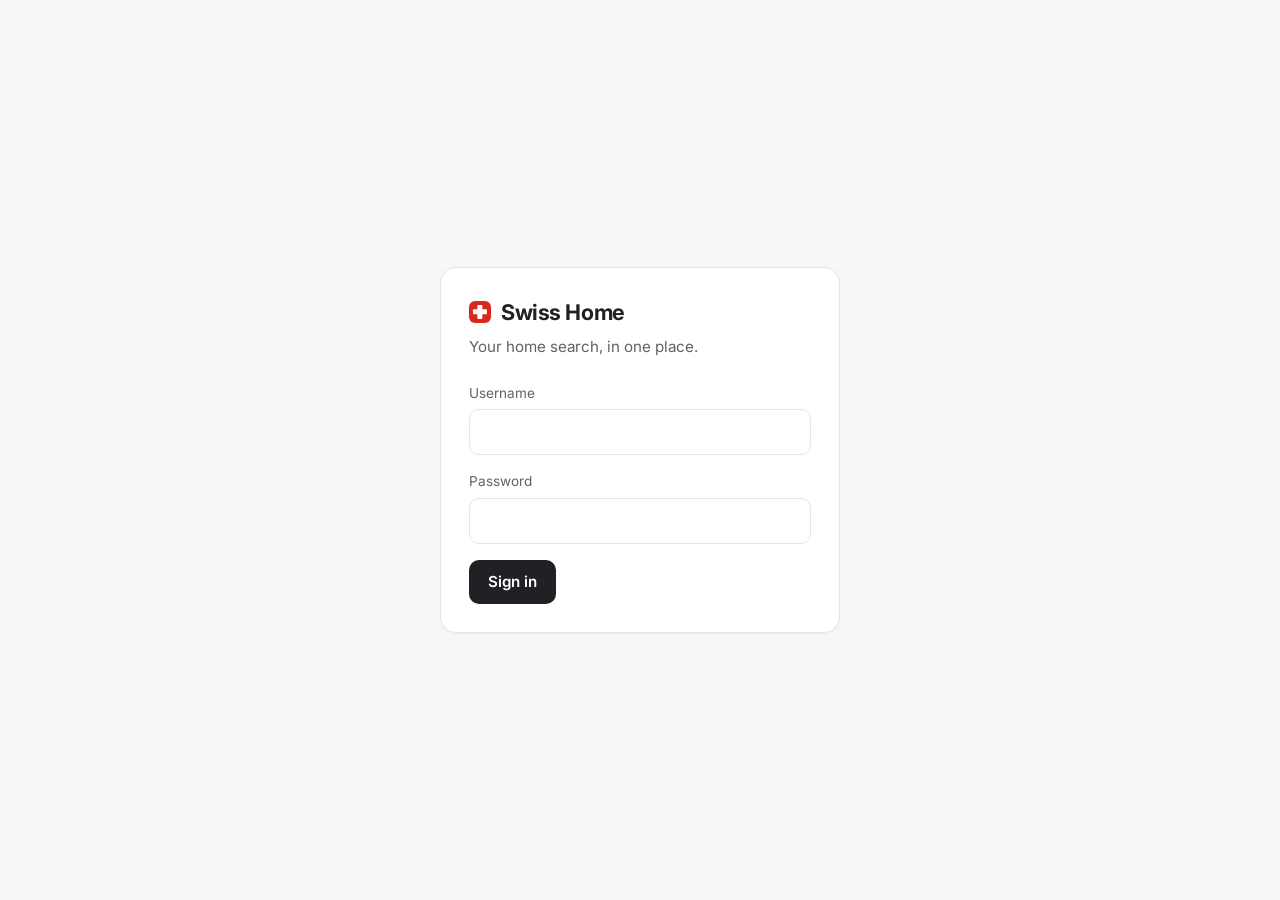
==== index.html @ 5641692f "Beta version including most of the necessary features;" ====
<!DOCTYPE html>
<html lang="en">
<head>
<meta charset="UTF-8">
<meta name="viewport" content="width=device-width, initial-scale=1">
<meta name="theme-color" content="#ffffff">
<title>Swiss Home</title>
<link rel="preconnect" href="https://fonts.googleapis.com">
<link rel="preconnect" href="https://fonts.gstatic.com" crossorigin>
<link href="https://fonts.googleapis.com/css2?family=Inter:wght@400;500;600;700&display=swap" rel="stylesheet">
<link rel="stylesheet" href="styles.css">
</head>
<body>
  <div id="toast"></div>

  <section class="view center">
    <form id="login-form" class="card login-card">
      <div class="logo"><span class="cross"></span> Swiss Home</div>
      <p class="subtitle">Your home search, in one place.</p>
      <label>Username<input id="login-user" type="text" autocomplete="username" required></label>
      <label>Password<input id="login-pass" type="password" autocomplete="current-password" required></label>
      <button id="login-btn" type="submit" class="btn primary">Sign in</button>
    </form>
  </section>

  <script src="common.js"></script>
  <script src="login.js"></script>
</body>
</html>
---- styles.css ----
* { box-sizing: border-box; }
[hidden] { display: none !important; }

:root {
  --bg: #f6f7f9;
  --card: #ffffff;
  --text: #202124;
  --muted: #5f6368;
  --line: #e3e6ea;
  --accent: #da291c;
}

html, body { margin: 0; padding: 0; }

body {
  font-family: "Inter", "Segoe UI", system-ui, -apple-system, "Helvetica Neue", Arial, sans-serif;
  background: var(--bg);
  color: var(--text);
  font-size: 16px;
  line-height: 1.5;
  min-height: 100vh;
}

.view { padding: 0; }
.center { display: flex; align-items: center; justify-content: center; min-height: 100vh; padding: 16px; }
.wrap { max-width: 1200px; margin: 24px auto; padding: 0 16px; }
.narrow { max-width: 560px; }

h1 { font-size: 1.5rem; margin: 0 0 20px; font-weight: 600; letter-spacing: -0.01em; }
h2 { font-size: 1.1rem; margin: 0 0 16px; font-weight: 600; }

.card {
  background: var(--card);
  border: 1px solid var(--line);
  border-radius: 16px;
  padding: 28px;
  box-shadow: 0 1px 3px rgba(0, 0, 0, 0.04);
}

.logo { display: flex; align-items: center; gap: 10px; font-weight: 700; font-size: 1.35rem; letter-spacing: -0.02em; }
.logo.small { font-size: 1.05rem; }
a.logo { color: inherit; text-decoration: none; }
.cross { width: 22px; height: 22px; border-radius: 6px; background: var(--accent); position: relative; flex: none; }
.cross::before, .cross::after { content: ""; position: absolute; background: #fff; left: 50%; top: 50%; transform: translate(-50%, -50%); border-radius: 1px; }
.cross::before { width: 64%; height: 24%; }
.cross::after { width: 24%; height: 64%; }

.subtitle { color: var(--muted); margin: 8px 0 24px; font-size: 0.95rem; }
.login-card { width: 100%; max-width: 400px; }

label { display: block; font-size: 0.85rem; color: var(--muted); margin: 0 0 16px; }
input, select, textarea {
  width: 100%;
  margin-top: 6px;
  padding: 10px 12px;
  font: inherit;
  font-size: 1rem;
  color: var(--text);
  border: 1px solid var(--line);
  border-radius: 10px;
  background: #fff;
  outline: none;
}
input:focus, select:focus, textarea:focus { border-color: #9aa0a6; box-shadow: 0 0 0 3px rgba(0, 0, 0, 0.06); }
textarea { resize: vertical; }

.btn {
  font: inherit;
  font-weight: 600;
  font-size: 0.95rem;
  padding: 10px 18px;
  border-radius: 10px;
  border: 1px solid transparent;
  cursor: pointer;
  background: #fff;
  transition: background 0.15s, border-color 0.15s, color 0.15s;
}
.btn.sm { padding: 6px 12px; font-size: 0.85rem; border-radius: 8px; }
.btn.primary { background: var(--text); color: #fff; }
.btn.primary:hover { background: #000; }
.btn.primary:disabled { opacity: 0.5; cursor: default; }
.btn.ghost { border-color: var(--line); color: var(--text); }
.btn.ghost:hover { background: #f1f3f4; }
.btn.danger { color: var(--accent); }
.btn.danger:hover { background: #fdecea; }

.card form .btn.primary { width: 100%; }

.form { display: grid; grid-template-columns: 1fr; }
.form-actions { display: flex; justify-content: flex-end; margin-top: 4px; }
.form-actions .btn.primary { width: auto; }
@media (min-width: 560px) {
  .form { grid-template-columns: 1fr 1fr; column-gap: 20px; }
  .c2 { grid-column: 1 / -1; }
}

.topbar { display: flex; align-items: center; justify-content: space-between; max-width: 1200px; margin: 0 auto; padding: 16px; }
.top-actions { display: flex; gap: 8px; }

.file-list { display: flex; flex-direction: column; gap: 10px; margin-bottom: 24px; }
.file-row {
  display: flex;
  align-items: center;
  gap: 12px;
  width: 100%;
  font: inherit;
  background: var(--card);
  border: 1px solid var(--line);
  border-radius: 12px;
  padding: 14px 18px;
}
.file-row:hover { background: #f3f4f6; }
.file-main {
  flex: 1;
  min-width: 0;
  display: flex;
  justify-content: space-between;
  align-items: center;
  gap: 12px;
  color: inherit;
  text-decoration: none;
  font: inherit;
  text-align: left;
}
.file-main > div { min-width: 0; }
.file-name { font-weight: 600; word-break: break-word; padding-right: 12px; }
.file-code { word-break: break-all; padding-right: 12px; }
.file-row .file-code { color: var(--muted); font-size: 0.85rem; font-weight: 500; margin-top: 2px; }
.file-row .file-code.no-name { color: var(--text); font-size: 1rem; font-weight: 600; margin-top: 0; }
.file-date { color: var(--muted); font-size: 0.85rem; white-space: nowrap; }

.file-meta { margin-bottom: 14px; }
.file-head { display: flex; align-items: baseline; gap: 14px; flex-wrap: wrap; margin-bottom: 14px; }

.table-wrap { padding: 0; overflow-x: auto; }
table { width: 100%; border-collapse: collapse; min-width: 640px; }
th, td { text-align: left; padding: 12px 14px; border-bottom: 1px solid var(--line); font-size: 0.9rem; white-space: nowrap; }
th { color: var(--muted); font-size: 0.75rem; text-transform: uppercase; letter-spacing: 0.04em; background: #fafbfc; }
tbody tr { cursor: pointer; }
tbody tr:hover { background: #f7f8fa; }
td.muted { color: var(--muted); }
td.num { text-align: right; font-variant-numeric: tabular-nums; }
td.right, th.right { text-align: right; }
td.right { white-space: nowrap; }
td.right .btn + .btn { margin-left: 6px; }

.badge { display: inline-block; padding: 3px 10px; border-radius: 999px; font-size: 0.78rem; font-weight: 600; }
.badge.blue { background: #e8f0fe; color: #1a73e8; }
.badge.green { background: #e6f4ea; color: #1e8e3e; }
.badge.amber { background: #fef7e0; color: #b06000; }
.badge.gray { background: #f1f3f4; color: #5f6368; }

.save-state { color: var(--muted); font-size: 0.85rem; }
.save-state.dirty { color: #b06000; font-weight: 600; }
.empty { color: var(--muted); text-align: center; padding: 40px 16px; margin: 0; }
.empty.small { padding: 16px; }
.table-actions { margin-top: 16px; margin-bottom: 24px; text-align: right; }
.table-actions .btn.primary { width: auto; }
.file-row { text-decoration: none; }

.visits-list { display: flex; flex-direction: column; gap: 8px; margin-bottom: 14px; }
.visit-row {
  display: flex;
  justify-content: space-between;
  align-items: center;
  gap: 12px;
  border: 1px solid var(--line);
  border-radius: 10px;
  padding: 8px 12px;
  font-size: 0.9rem;
}
.visits-add { display: flex; gap: 10px; align-items: flex-end; flex-wrap: wrap; }
.visits-add label { flex: 1; min-width: 140px; margin-bottom: 0; }
.visits-add .btn { margin-left: auto; }

.modal {
  position: fixed;
  inset: 0;
  background: rgba(0, 0, 0, 0.45);
  display: flex;
  align-items: center;
  justify-content: center;
  padding: 16px;
  z-index: 90;
}
.modal[hidden] { display: none; }
.modal-box { width: 100%; max-width: 380px; }
.modal-box p { margin: 12px 0; }
.modal-actions { display: flex; justify-content: flex-end; gap: 8px; margin-top: 16px; }
code { background: #f1f3f4; padding: 2px 6px; border-radius: 6px; font-size: 0.9em; }

.detail { display: flex; justify-content: space-between; gap: 16px; padding: 10px 0; border-bottom: 1px solid var(--line); font-size: 0.95rem; }
.detail:last-child { border-bottom: none; }
.detail-label { color: var(--muted); min-width: 110px; }
.detail-value { font-weight: 600; text-align: right; word-break: break-word; }
.prewrap { white-space: pre-wrap; }
.plain-list { margin: 0; padding-left: 18px; color: var(--muted); }
.map-frame { width: 100%; height: 320px; border: 0; border-radius: 12px; }
.notes-wrap { margin-top: 14px; }
.notes-wrap h3 { font-size: 1rem; font-weight: 600; margin: 0 0 6px; }
.view-grid { display: grid; grid-template-columns: 1fr; gap: 20px; }
@media (min-width: 800px) {
  .view-grid { grid-template-columns: 1fr 1fr; }
}

#toast {
  position: fixed;
  top: 16px;
  left: 50%;
  transform: translate(-50%, -80px);
  background: var(--text);
  color: #fff;
  padding: 10px 18px;
  border-radius: 999px;
  font-size: 0.9rem;
  z-index: 100;
  max-width: 90vw;
  text-align: center;
  opacity: 0;
  pointer-events: none;
  transition: transform 0.25s ease, opacity 0.25s ease;
}
#toast.show { transform: translate(-50%, 0); opacity: 1; }
#toast.err { background: #c5221f; }
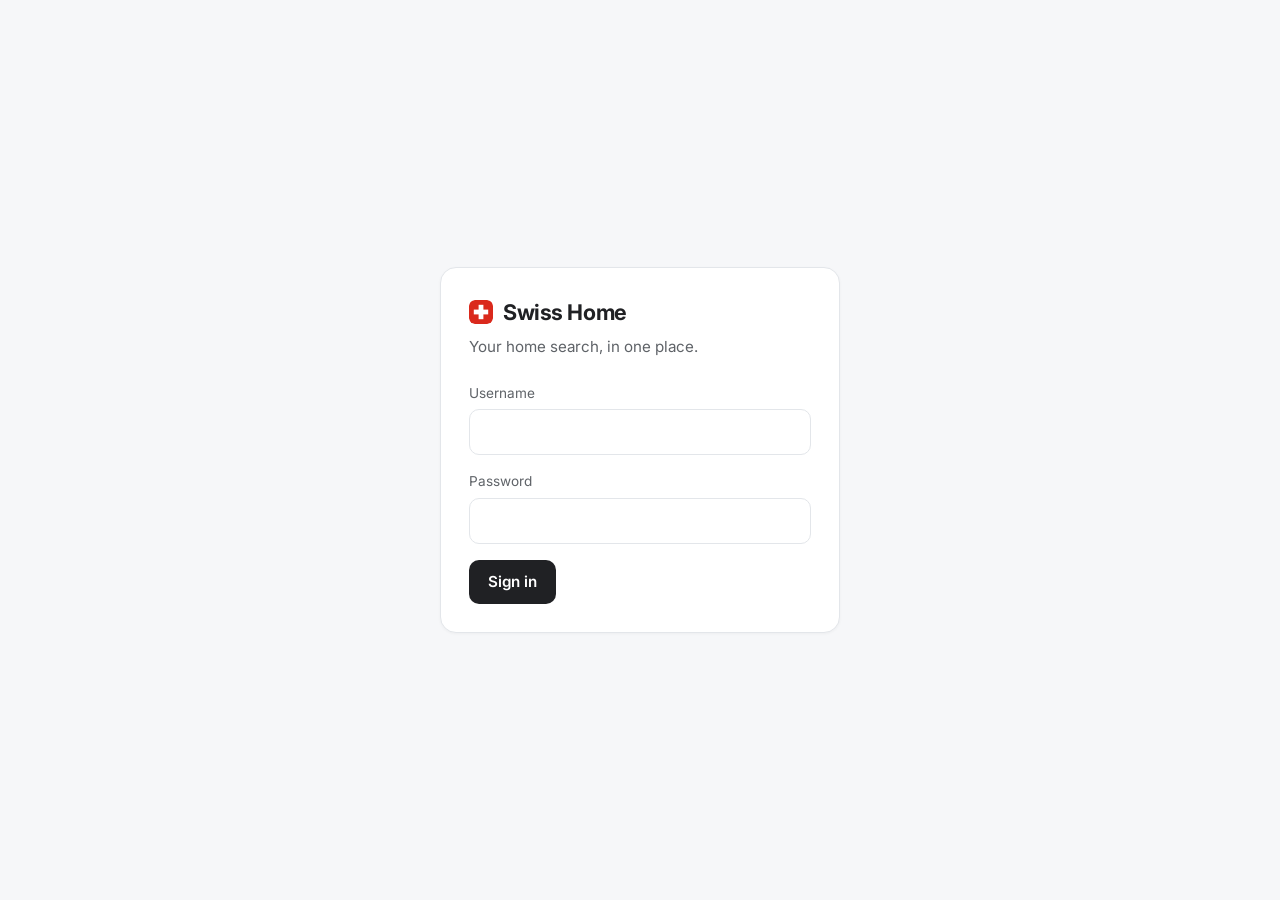
==== commit 243df448: "Bugfix;" ====
--- a/index.html
+++ b/index.html
@@ -4,6 +4,7 @@
 <meta charset="UTF-8">
 <meta name="viewport" content="width=device-width, initial-scale=1">
 <meta name="theme-color" content="#ffffff">
+<link rel="icon" type="image/svg+xml" href="favicon.svg">
 <title>Swiss Home</title>
 <link rel="preconnect" href="https://fonts.googleapis.com">
 <link rel="preconnect" href="https://fonts.gstatic.com" crossorigin>
@@ -15,7 +16,7 @@
 
   <section class="view center">
     <form id="login-form" class="card login-card">
-      <div class="logo"><span class="cross"></span> Swiss Home</div>
+      <div class="logo"><img src="favicon.svg" class="logo-icon" alt=""> Swiss Home</div>
       <p class="subtitle">Your home search, in one place.</p>
       <label>Username<input id="login-user" type="text" autocomplete="username" required></label>
       <label>Password<input id="login-pass" type="password" autocomplete="current-password" required></label>
--- a/styles.css
+++ b/styles.css
@@ -40,10 +40,8 @@
 .logo { display: flex; align-items: center; gap: 10px; font-weight: 700; font-size: 1.35rem; letter-spacing: -0.02em; }
 .logo.small { font-size: 1.05rem; }
 a.logo { color: inherit; text-decoration: none; }
-.cross { width: 22px; height: 22px; border-radius: 6px; background: var(--accent); position: relative; flex: none; }
-.cross::before, .cross::after { content: ""; position: absolute; background: #fff; left: 50%; top: 50%; transform: translate(-50%, -50%); border-radius: 1px; }
-.cross::before { width: 64%; height: 24%; }
-.cross::after { width: 24%; height: 64%; }
+.logo-icon { width: 24px; height: 24px; border-radius: 6px; flex: none; }
+.logo.small .logo-icon { width: 20px; height: 20px; }
 
 .subtitle { color: var(--muted); margin: 8px 0 24px; font-size: 0.95rem; }
 .login-card { width: 100%; max-width: 400px; }
@@ -63,6 +61,11 @@
 }
 input:focus, select:focus, textarea:focus { border-color: #9aa0a6; box-shadow: 0 0 0 3px rgba(0, 0, 0, 0.06); }
 textarea { resize: vertical; }
+.phone-input { display: flex; align-items: center; margin-top: 6px; border: 1px solid var(--line); border-radius: 10px; background: #fff; overflow: hidden; }
+.phone-input:focus-within { border-color: #9aa0a6; box-shadow: 0 0 0 3px rgba(0, 0, 0, 0.06); }
+.phone-input .phone-prefix { flex: none; padding: 10px 0 10px 12px; color: var(--muted); font-size: 1rem; font-weight: 600; }
+.phone-input input { border: none; border-radius: 0; margin: 0; background: transparent; }
+.phone-input input:focus { border: none; box-shadow: none; }
 
 .btn {
   font: inherit;
@@ -87,6 +90,9 @@
 .card form .btn.primary { width: 100%; }
 
 .form { display: grid; grid-template-columns: 1fr; }
+.form-section { grid-column: 1 / -1; margin: 26px 0 14px; padding-top: 22px; border-top: 1px solid var(--line); }
+.form .form-section:first-of-type { margin-top: 0; padding-top: 0; border-top: none; }
+.visits-card { margin-top: 20px; }
 .form-actions { display: flex; justify-content: flex-end; margin-top: 4px; }
 .form-actions .btn.primary { width: auto; }
 @media (min-width: 560px) {
@@ -143,12 +149,50 @@
 td.right, th.right { text-align: right; }
 td.right { white-space: nowrap; }
 td.right .btn + .btn { margin-left: 6px; }
-
-.badge { display: inline-block; padding: 3px 10px; border-radius: 999px; font-size: 0.78rem; font-weight: 600; }
+.thumb { display: block; width: 36px; height: 36px; object-fit: cover; border-radius: 7px; }
+.main-col { width: 34%; white-space: nowrap; }
+.wrap.wide { max-width: 1440px; }
+@media (min-width: 1280px) {
+  .wrap.wide { max-width: min(1440px, calc(100vw - 48px)); }
+}
+
+.badge { display: inline-block; padding: 3px 10px; border-radius: 8px; font-size: 0.78rem; font-weight: 600; }
 .badge.blue { background: #e8f0fe; color: #1a73e8; }
 .badge.green { background: #e6f4ea; color: #1e8e3e; }
 .badge.amber { background: #fef7e0; color: #b06000; }
 .badge.gray { background: #f1f3f4; color: #5f6368; }
+.badge.red { background: #fce8e6; color: #c5221f; }
+
+.check { display: flex; align-items: center; gap: 10px; }
+.check input[type="checkbox"] {
+  appearance: none;
+  -webkit-appearance: none;
+  width: 18px;
+  height: 18px;
+  margin: 0;
+  padding: 0;
+  flex: none;
+  position: relative;
+  border: 2px solid #9aa0a6;
+  border-radius: 5px;
+  background: #fff;
+  cursor: pointer;
+  transition: background 0.15s, border-color 0.15s;
+}
+.check input[type="checkbox"]:hover { border-color: var(--accent); }
+.check input[type="checkbox"]:checked { background: var(--accent); border-color: var(--accent); }
+.check input[type="checkbox"]:checked::after {
+  content: "";
+  position: absolute;
+  left: 5px;
+  top: 2px;
+  width: 5px;
+  height: 9px;
+  border: solid #fff;
+  border-width: 0 2px 2px 0;
+  transform: rotate(45deg);
+}
+.check input[type="checkbox"]:focus-visible { outline: 2px solid var(--accent); outline-offset: 2px; }
 
 .save-state { color: var(--muted); font-size: 0.85rem; }
 .save-state.dirty { color: #b06000; font-weight: 600; }
@@ -156,6 +200,8 @@
 .empty.small { padding: 16px; }
 .table-actions { margin-top: 16px; margin-bottom: 24px; text-align: right; }
 .table-actions .btn.primary { width: auto; }
+.table-tools { margin-bottom: 14px; }
+.search-input { max-width: 420px; }
 .file-row { text-decoration: none; }
 
 .visits-list { display: flex; flex-direction: column; gap: 8px; margin-bottom: 14px; }
@@ -194,14 +240,64 @@
 .detail-label { color: var(--muted); min-width: 110px; }
 .detail-value { font-weight: 600; text-align: right; word-break: break-word; }
 .prewrap { white-space: pre-wrap; }
+.finance-grid { display: grid; grid-template-columns: 1fr 1fr; gap: 12px; margin-top: 14px; }
+.finance-cell { border: 1px solid var(--line); border-radius: 10px; padding: 12px 14px; background: #fafbfc; }
+.finance-head { display: block; text-align: center; font-weight: 600; margin-bottom: 8px; }
+.finance-row { display: flex; justify-content: space-between; align-items: baseline; gap: 8px; padding: 6px 0; font-size: 0.9rem; }
+.finance-row > span:first-child { color: var(--muted); }
+.finance-row > span:last-child { font-weight: 600; white-space: nowrap; }
+.finance-afford { display: flex; justify-content: space-between; align-items: baseline; gap: 8px; margin-top: 10px; padding-top: 10px; border-top: 1px solid var(--line); font-size: 0.85rem; }
+.finance-afford > span:first-child { color: var(--muted); }
+.finance-afford .finance-value { font-weight: 600; white-space: nowrap; }
+.finance-afford.ok .finance-value { color: #1e8e3e; }
+.finance-afford.bad .finance-value { color: #c5221f; }
+.mortgage-grid { margin-top: 12px; }
+.rate-slider {
+  appearance: none;
+  -webkit-appearance: none;
+  width: 100%;
+  height: 6px;
+  margin: 14px 0 10px;
+  padding: 0;
+  border: none;
+  border-radius: 999px;
+  background: var(--line);
+}
+.rate-slider::-webkit-slider-thumb {
+  appearance: none;
+  -webkit-appearance: none;
+  width: 18px;
+  height: 18px;
+  border-radius: 50%;
+  background: var(--accent);
+  border: 2px solid #fff;
+  box-shadow: 0 1px 3px rgba(0, 0, 0, 0.25);
+  cursor: pointer;
+}
+.rate-slider::-moz-range-thumb {
+  width: 18px;
+  height: 18px;
+  border-radius: 50%;
+  background: var(--accent);
+  border: 2px solid #fff;
+  box-shadow: 0 1px 3px rgba(0, 0, 0, 0.25);
+  cursor: pointer;
+}
 .plain-list { margin: 0; padding-left: 18px; color: var(--muted); }
 .map-frame { width: 100%; height: 320px; border: 0; border-radius: 12px; }
+.main-image { display: block; width: 100%; height: 220px; object-fit: cover; border-radius: 12px; margin-bottom: 14px; }
 .notes-wrap { margin-top: 14px; }
 .notes-wrap h3 { font-size: 1rem; font-weight: 600; margin: 0 0 6px; }
 .view-grid { display: grid; grid-template-columns: 1fr; gap: 20px; }
+.view-grid .card.full { grid-column: 1 / -1; }
 @media (min-width: 800px) {
   .view-grid { grid-template-columns: 1fr 1fr; }
 }
+.realtor-grid { display: grid; grid-template-columns: repeat(auto-fit, minmax(200px, 1fr)); gap: 12px; }
+.realtor-cell { border: 1px solid var(--line); border-radius: 10px; padding: 12px 14px; background: #fafbfc; }
+.realtor-cell .detail-label { display: block; margin-bottom: 4px; }
+.realtor-cell .detail-value { font-weight: 600; word-break: break-word; }
+.realtor-cell a { color: var(--accent); font-weight: 600; }
 
 #toast {
   position: fixed;
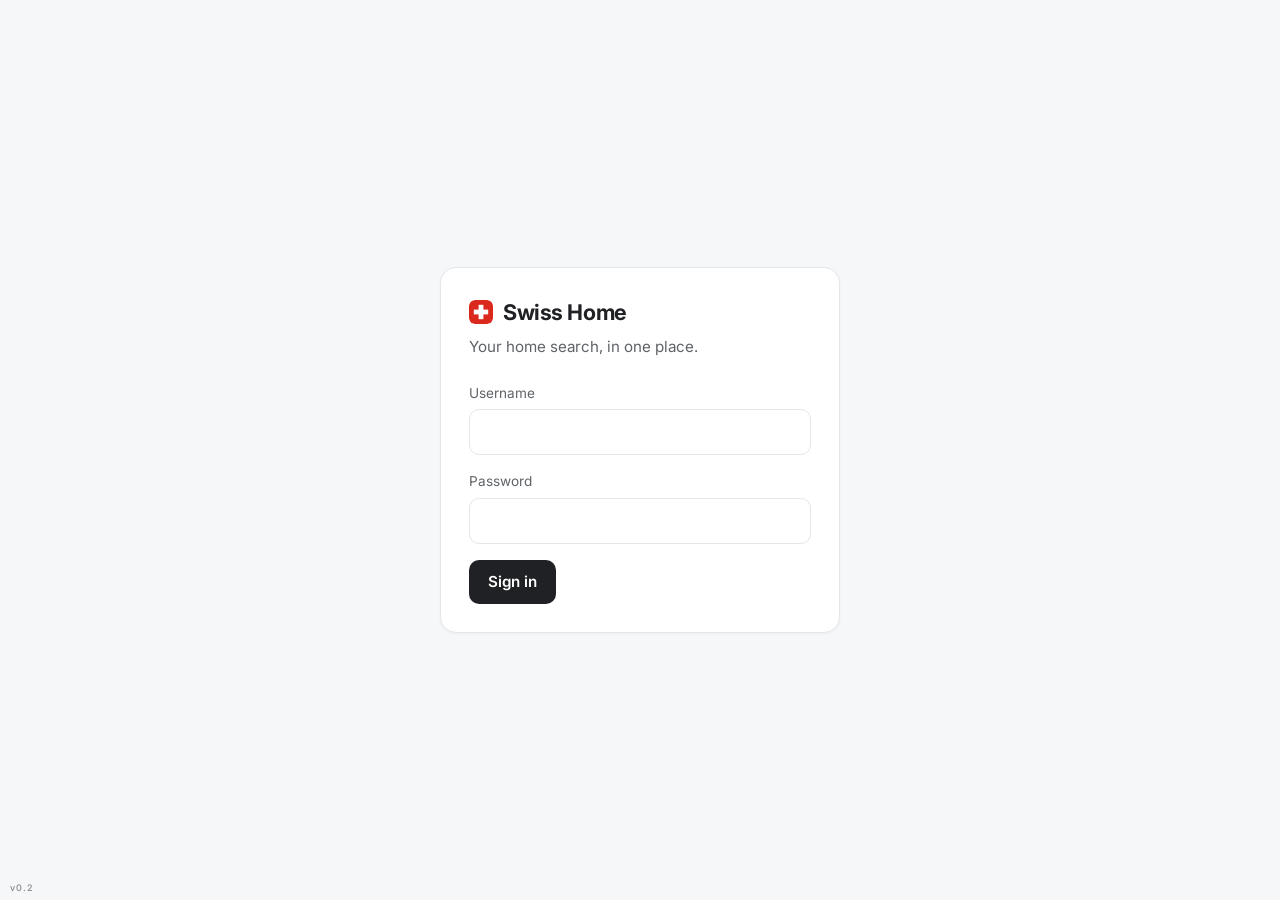
==== commit 196061cd: "Adding versions to scripts;" ====
--- a/index.html
+++ b/index.html
@@ -9,7 +9,7 @@
 <link rel="preconnect" href="https://fonts.googleapis.com">
 <link rel="preconnect" href="https://fonts.gstatic.com" crossorigin>
 <link href="https://fonts.googleapis.com/css2?family=Inter:wght@400;500;600;700&display=swap" rel="stylesheet">
-<link rel="stylesheet" href="styles.css">
+<link rel="stylesheet" href="styles.css?v=2">
 </head>
 <body>
   <div id="toast"></div>
@@ -24,7 +24,7 @@
     </form>
   </section>
 
-  <script src="common.js"></script>
-  <script src="login.js"></script>
+  <script src="common.js?v=2"></script>
+  <script src="login.js?v=2"></script>
 </body>
 </html>
--- a/styles.css
+++ b/styles.css
@@ -19,6 +19,20 @@
   font-size: 16px;
   line-height: 1.5;
   min-height: 100vh;
+}
+
+#app-version {
+  position: fixed;
+  left: 10px;
+  bottom: 8px;
+  z-index: 50;
+  font-size: 9px;
+  line-height: 1;
+  letter-spacing: 0.12em;
+  font-weight: 500;
+  color: rgba(95, 99, 104, 0.75);
+  pointer-events: none;
+  user-select: none;
 }
 
 .view { padding: 0; }
@@ -79,6 +93,8 @@
   transition: background 0.15s, border-color 0.15s, color 0.15s;
 }
 .btn.sm { padding: 6px 12px; font-size: 0.85rem; border-radius: 8px; }
+.icon-btn { display: inline-flex; align-items: center; justify-content: center; padding: 6px; }
+.icon-btn svg { display: block; }
 .btn.primary { background: var(--text); color: #fff; }
 .btn.primary:hover { background: #000; }
 .btn.primary:disabled { opacity: 0.5; cursor: default; }
@@ -103,45 +119,14 @@
 .topbar { display: flex; align-items: center; justify-content: space-between; max-width: 1200px; margin: 0 auto; padding: 16px; }
 .top-actions { display: flex; gap: 8px; }
 
-.file-list { display: flex; flex-direction: column; gap: 10px; margin-bottom: 24px; }
-.file-row {
-  display: flex;
-  align-items: center;
-  gap: 12px;
-  width: 100%;
-  font: inherit;
-  background: var(--card);
-  border: 1px solid var(--line);
-  border-radius: 12px;
-  padding: 14px 18px;
-}
-.file-row:hover { background: #f3f4f6; }
-.file-main {
-  flex: 1;
-  min-width: 0;
-  display: flex;
-  justify-content: space-between;
-  align-items: center;
-  gap: 12px;
-  color: inherit;
-  text-decoration: none;
-  font: inherit;
-  text-align: left;
-}
-.file-main > div { min-width: 0; }
-.file-name { font-weight: 600; word-break: break-word; padding-right: 12px; }
-.file-code { word-break: break-all; padding-right: 12px; }
-.file-row .file-code { color: var(--muted); font-size: 0.85rem; font-weight: 500; margin-top: 2px; }
-.file-row .file-code.no-name { color: var(--text); font-size: 1rem; font-weight: 600; margin-top: 0; }
-.file-date { color: var(--muted); font-size: 0.85rem; white-space: nowrap; }
-
-.file-meta { margin-bottom: 14px; }
-.file-head { display: flex; align-items: baseline; gap: 14px; flex-wrap: wrap; margin-bottom: 14px; }
-
 .table-wrap { padding: 0; overflow-x: auto; }
 table { width: 100%; border-collapse: collapse; min-width: 640px; }
 th, td { text-align: left; padding: 12px 14px; border-bottom: 1px solid var(--line); font-size: 0.9rem; white-space: nowrap; }
 th { color: var(--muted); font-size: 0.75rem; text-transform: uppercase; letter-spacing: 0.04em; background: #fafbfc; }
+th[data-sort] { cursor: pointer; user-select: none; }
+th[data-sort]:hover { background: #eef0f2; }
+.sort-arrow { margin-left: 6px; font-size: 0.7rem; color: #9aa0a6; display: inline-block; }
+.sort-arrow.active { color: var(--accent); }
 tbody tr { cursor: pointer; }
 tbody tr:hover { background: #f7f8fa; }
 td.muted { color: var(--muted); }
@@ -194,15 +179,12 @@
 }
 .check input[type="checkbox"]:focus-visible { outline: 2px solid var(--accent); outline-offset: 2px; }
 
-.save-state { color: var(--muted); font-size: 0.85rem; }
-.save-state.dirty { color: #b06000; font-weight: 600; }
 .empty { color: var(--muted); text-align: center; padding: 40px 16px; margin: 0; }
 .empty.small { padding: 16px; }
 .table-actions { margin-top: 16px; margin-bottom: 24px; text-align: right; }
 .table-actions .btn.primary { width: auto; }
 .table-tools { margin-bottom: 14px; }
 .search-input { max-width: 420px; }
-.file-row { text-decoration: none; }
 
 .visits-list { display: flex; flex-direction: column; gap: 8px; margin-bottom: 14px; }
 .visit-row {
@@ -219,6 +201,25 @@
 .visits-add label { flex: 1; min-width: 140px; margin-bottom: 0; }
 .visits-add .btn { margin-left: auto; }
 
+.links-editor { margin-bottom: 16px; }
+.links-label { display: block; font-size: 0.85rem; color: var(--muted); margin: 0 0 8px; }
+.links-list { display: flex; flex-direction: column; gap: 8px; margin-bottom: 14px; }
+.link-row {
+  display: flex;
+  justify-content: space-between;
+  align-items: center;
+  gap: 12px;
+  border: 1px solid var(--line);
+  border-radius: 10px;
+  padding: 8px 12px;
+  font-size: 0.9rem;
+}
+.link-title { font-weight: 600; }
+.link-url { color: var(--muted); font-size: 0.85rem; word-break: break-all; }
+.links-add { display: flex; gap: 10px; align-items: flex-end; flex-wrap: wrap; }
+.links-add label { flex: 1; min-width: 140px; margin-bottom: 0; }
+.links-add .btn { margin-left: auto; }
+
 .modal {
   position: fixed;
   inset: 0;
@@ -231,6 +232,7 @@
 }
 .modal[hidden] { display: none; }
 .modal-box { width: 100%; max-width: 380px; }
+.modal-wide .modal-box { max-width: 680px; }
 .modal-box p { margin: 12px 0; }
 .modal-actions { display: flex; justify-content: flex-end; gap: 8px; margin-top: 16px; }
 code { background: #f1f3f4; padding: 2px 6px; border-radius: 6px; font-size: 0.9em; }
@@ -240,18 +242,19 @@
 .detail-label { color: var(--muted); min-width: 110px; }
 .detail-value { font-weight: 600; text-align: right; word-break: break-word; }
 .prewrap { white-space: pre-wrap; }
-.finance-grid { display: grid; grid-template-columns: 1fr 1fr; gap: 12px; margin-top: 14px; }
-.finance-cell { border: 1px solid var(--line); border-radius: 10px; padding: 12px 14px; background: #fafbfc; }
-.finance-head { display: block; text-align: center; font-weight: 600; margin-bottom: 8px; }
-.finance-row { display: flex; justify-content: space-between; align-items: baseline; gap: 8px; padding: 6px 0; font-size: 0.9rem; }
-.finance-row > span:first-child { color: var(--muted); }
-.finance-row > span:last-child { font-weight: 600; white-space: nowrap; }
-.finance-afford { display: flex; justify-content: space-between; align-items: baseline; gap: 8px; margin-top: 10px; padding-top: 10px; border-top: 1px solid var(--line); font-size: 0.85rem; }
-.finance-afford > span:first-child { color: var(--muted); }
-.finance-afford .finance-value { font-weight: 600; white-space: nowrap; }
-.finance-afford.ok .finance-value { color: #1e8e3e; }
-.finance-afford.bad .finance-value { color: #c5221f; }
-.mortgage-grid { margin-top: 12px; }
+.finance-sliders { display: grid; grid-template-columns: 1fr; gap: 12px; margin-top: 16px; }
+.finance-control { border: 1px solid var(--line); border-radius: 10px; padding: 12px 14px; background: #fafbfc; }
+.finance-control-head { display: flex; justify-content: space-between; align-items: baseline; gap: 8px; font-size: 0.9rem; }
+.finance-control-head > span:first-child { color: var(--muted); }
+.finance-control-head .finance-value { font-weight: 600; }
+.finance-control .rate-slider { margin: 12px 0 2px; }
+.finance-sliders + .detail { margin-top: 8px; }
+.detail-value.strong { color: var(--accent); font-size: 1rem; }
+.detail-value.ok { color: #1e8e3e; }
+.detail-value.bad { color: #c5221f; }
+@media (min-width: 640px) {
+  .finance-sliders { grid-template-columns: 1fr 1fr; }
+}
 .rate-slider {
   appearance: none;
   -webkit-appearance: none;
@@ -285,9 +288,22 @@
 }
 .plain-list { margin: 0; padding-left: 18px; color: var(--muted); }
 .map-frame { width: 100%; height: 320px; border: 0; border-radius: 12px; }
-.main-image { display: block; width: 100%; height: 220px; object-fit: cover; border-radius: 12px; margin-bottom: 14px; }
-.notes-wrap { margin-top: 14px; }
-.notes-wrap h3 { font-size: 1rem; font-weight: 600; margin: 0 0 6px; }
+.main-image { display: block; width: 100%; height: 220px; object-fit: cover; border-radius: 12px; margin-bottom: 14px; cursor: zoom-in; }
+.lightbox { position: fixed; inset: 0; background: rgba(0, 0, 0, 0.85); display: flex; align-items: center; justify-content: center; padding: 24px; z-index: 120; cursor: zoom-out; }
+.lightbox img { max-width: 100%; max-height: 100%; border-radius: 8px; box-shadow: 0 10px 40px rgba(0, 0, 0, 0.5); }
+.notes-docs { display: flex; flex-direction: column; }
+.nd-block { padding: 12px 0; border-bottom: 1px solid var(--line); }
+.nd-block:first-child { padding-top: 0; }
+.nd-block:last-child { padding-bottom: 0; border-bottom: none; }
+.nd-title { font-size: 0.95rem; font-weight: 600; margin: 0 0 6px; }
+.nd-edit { float: right; background: none; border: none; padding: 0; font: inherit; font-size: 0.85rem; font-weight: 600; color: var(--accent); cursor: pointer; }
+.nd-edit:hover { text-decoration: underline; }
+.nd-text { margin: 0; font-size: 0.95rem; }
+.nd-visit { font-weight: 600; font-size: 0.95rem; }
+.nd-empty { margin: 0; color: var(--muted); font-size: 0.9rem; }
+.nd-links { display: flex; flex-direction: column; gap: 6px; }
+.nd-links a { color: var(--accent); font-weight: 600; text-decoration: none; word-break: break-word; }
+.nd-links a:hover { text-decoration: underline; }
 .view-grid { display: grid; grid-template-columns: 1fr; gap: 20px; }
 .view-grid .card.full { grid-column: 1 / -1; }
 @media (min-width: 800px) {
